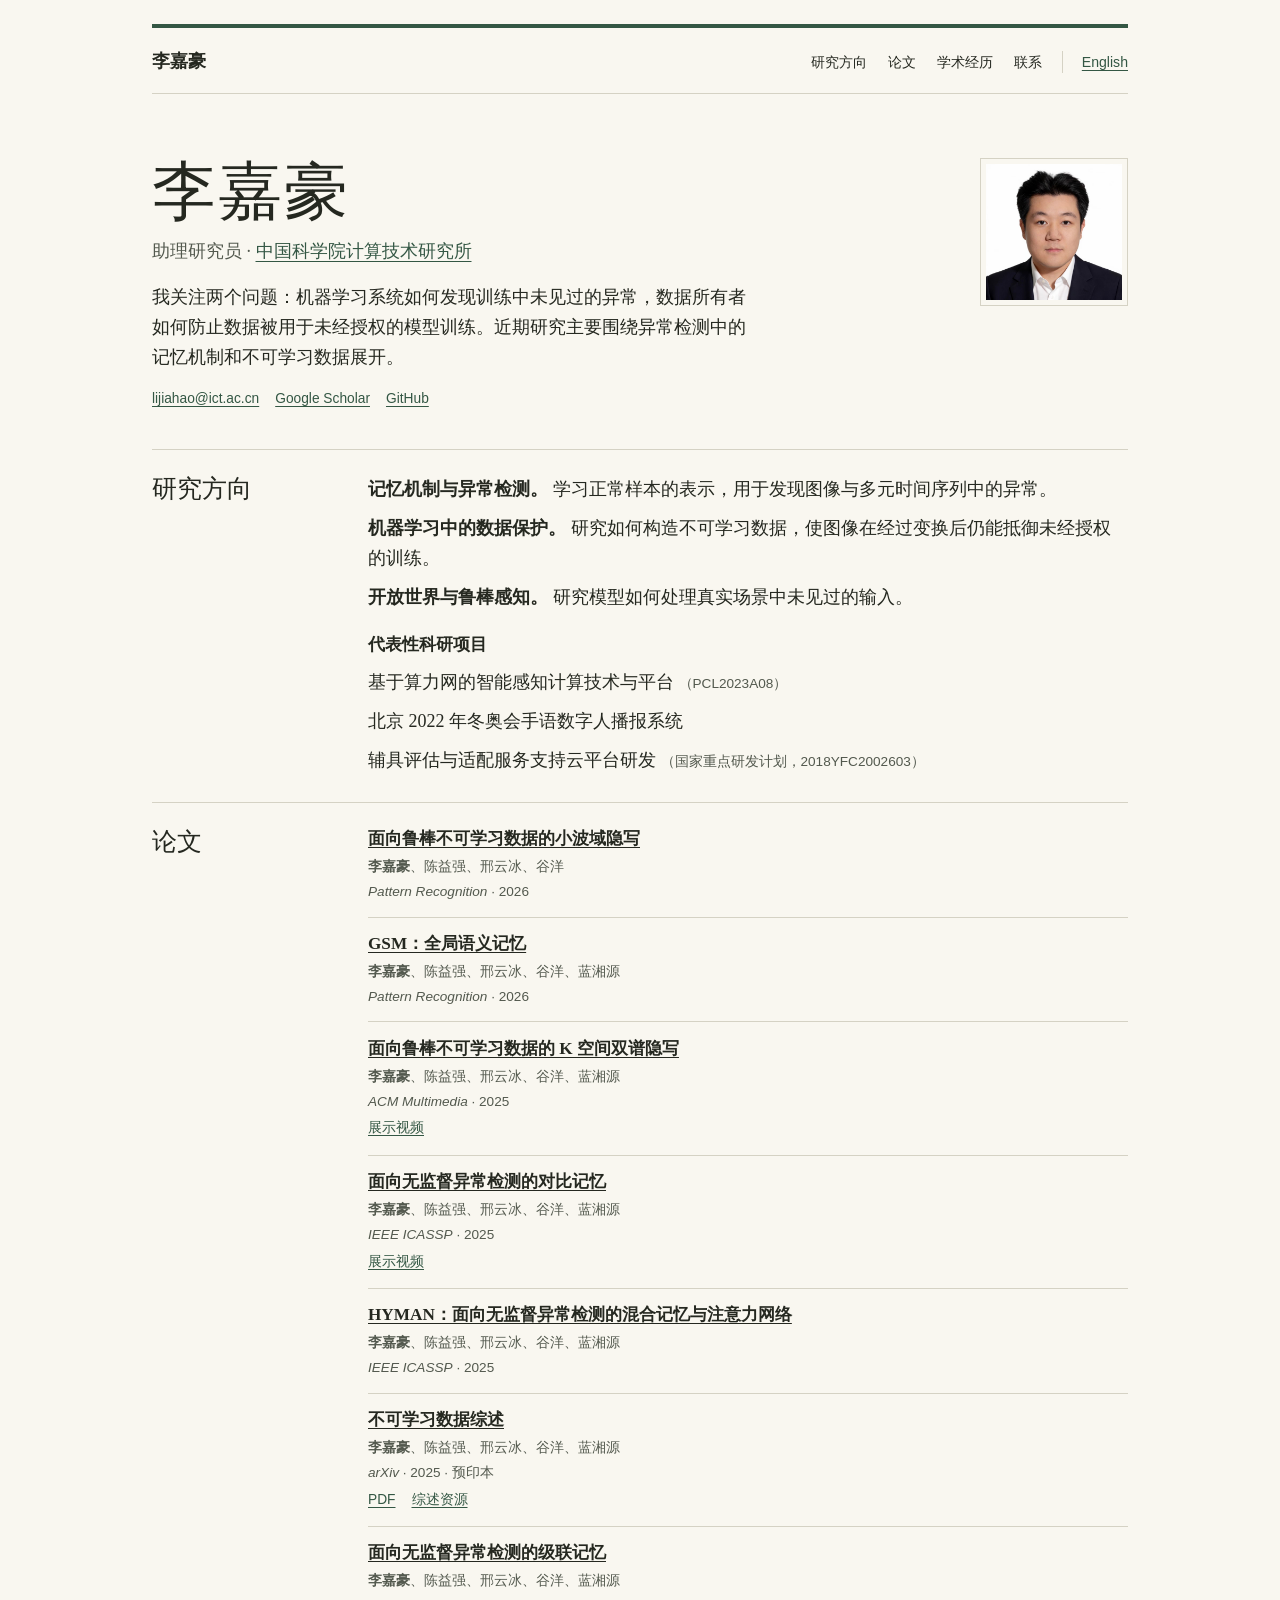
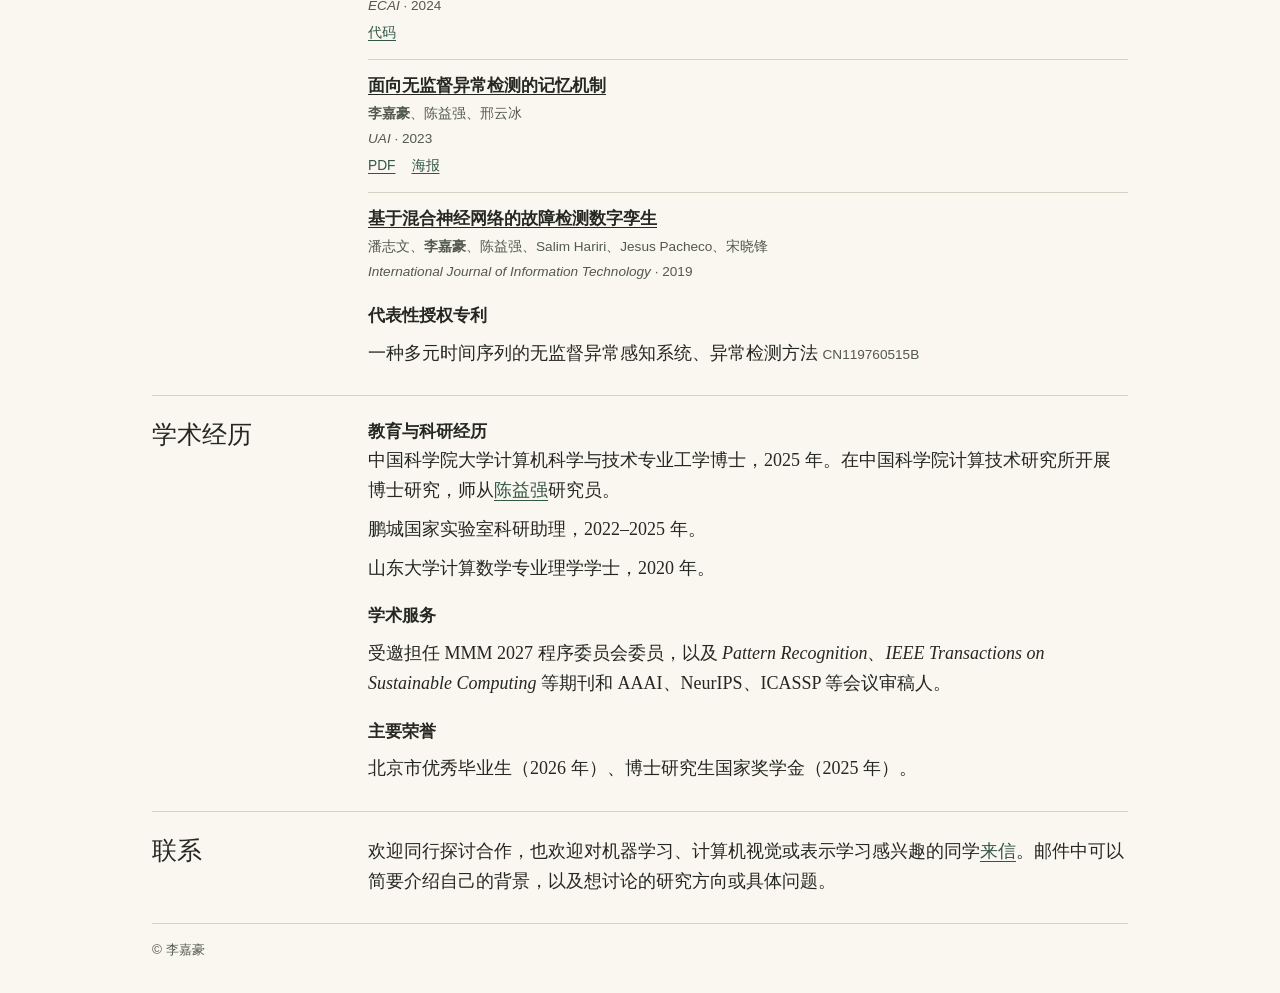
==== zh.html @ e393d496 "Build bilingual academic homepage" ====
<!doctype html>
<html lang="zh-CN">
<head>
  <meta charset="utf-8">
  <meta name="viewport" content="width=device-width, initial-scale=1">
  <meta name="description" content="李嘉豪，中国科学院计算技术研究所助理研究员。研究方向包括可信人工智能、异常检测与不可学习数据。">
  <title>李嘉豪｜学术主页</title>
  <link rel="canonical" href="https://lijiahao-alex.github.io/academic-homepage/zh.html">
  <link rel="alternate" hreflang="en" href="https://lijiahao-alex.github.io/academic-homepage/">
  <link rel="alternate" hreflang="zh-CN" href="https://lijiahao-alex.github.io/academic-homepage/zh.html">
  <link rel="stylesheet" href="style.css">
</head>
<body>
  <a class="skip" href="#main">跳至正文</a>
  <header class="frame masthead">
    <a class="brand" href="#main">李嘉豪</a>
    <nav aria-label="主导航">
      <a href="#research">研究方向</a>
      <a href="#publications">论文</a>
      <a href="#academic">学术经历</a>
      <a href="#contact">联系</a>
      <a class="language" href="index.html" lang="en" hreflang="en">English</a>
    </nav>
  </header>
  <main class="frame" id="main" tabindex="-1">
    <section class="hero" aria-labelledby="name">
      <div>
        <h1 id="name">李嘉豪</h1>
        <p class="appointment">助理研究员 · <a href="https://ict.cas.cn/">中国科学院计算技术研究所</a></p>
        <p class="intro">我关注两个问题：机器学习系统如何发现训练中未见过的异常，数据所有者如何防止数据被用于未经授权的模型训练。近期研究主要围绕异常检测中的记忆机制和不可学习数据展开。</p>
        <p class="profile-links">
          <a href="mailto:lijiahao@ict.ac.cn">lijiahao@ict.ac.cn</a>
          <a href="https://scholar.google.com/citations?hl=en&amp;user=aNFn6jkAAAAJ" lang="en">Google Scholar</a>
          <a href="https://github.com/LiJiahao-Alex" lang="en">GitHub</a>
        </p>
      </div>
      <img src="portrait.jpg" alt="李嘉豪的照片" width="1024" height="1024">
    </section>
    <section class="block" id="research" aria-labelledby="research-title">
      <h2 id="research-title">研究方向</h2>
      <div>
        <ul class="clean-list topics" role="list">
          <li><strong>记忆机制与异常检测。</strong> 学习正常样本的表示，用于发现图像与多元时间序列中的异常。</li>
          <li><strong>机器学习中的数据保护。</strong> 研究如何构造不可学习数据，使图像在经过变换后仍能抵御未经授权的训练。</li>
          <li><strong>开放世界与鲁棒感知。</strong> 研究模型如何处理真实场景中未见过的输入。</li>
        </ul>
        <div class="subsection">
          <h3>代表性科研项目</h3>
          <ul class="clean-list short-list" role="list">
          <li>基于算力网的智能感知计算技术与平台 <span class="meta">（PCL2023A08）</span></li>
          <li>北京 2022 年冬奥会手语数字人播报系统</li>
          <li>辅具评估与适配服务支持云平台研发 <span class="meta">（国家重点研发计划，2018YFC2002603）</span></li>
        </ul>
        </div>
      </div>
    </section>
    <section class="block" id="publications" aria-labelledby="publications-title">
      <h2 id="publications-title">论文</h2>
      <div>
        <ol class="clean-list paper-list" role="list">
          <li><article class="paper" id="wavelet-domain-steganography">
            <h3><a class="paper-title" href="https://doi.org/10.1016/j.patcog.2026.114422">面向鲁棒不可学习数据的小波域隐写</a></h3>
            <p class="meta"><strong>李嘉豪</strong>、陈益强、邢云冰、谷洋</p>
            <p class="meta"><i lang="en">Pattern Recognition</i> · 2026</p>
          </article></li>
          <li><article class="paper" id="global-semantic-memory">
            <h3><a class="paper-title" href="https://doi.org/10.1016/j.patcog.2025.111950">GSM：全局语义记忆</a></h3>
            <p class="meta"><strong>李嘉豪</strong>、陈益强、邢云冰、谷洋、蓝湘源</p>
            <p class="meta"><i lang="en">Pattern Recognition</i> · 2026</p>
          </article></li>
          <li><article class="paper" id="k-space-bispectrum-steganography">
            <h3><a class="paper-title" href="https://doi.org/10.1145/3746027.3755349">面向鲁棒不可学习数据的 K 空间双谱隐写</a></h3>
            <p class="meta"><strong>李嘉豪</strong>、陈益强、邢云冰、谷洋、蓝湘源</p>
            <p class="meta"><i lang="en">ACM Multimedia</i> · 2025</p>
            <p class="paper-links"><a href="https://www.bilibili.com/video/BV1HANgzfEhb/">展示视频</a></p>
          </article></li>
          <li><article class="paper" id="contrast-memory">
            <h3><a class="paper-title" href="https://doi.org/10.1109/ICASSP49660.2025.10888471">面向无监督异常检测的对比记忆</a></h3>
            <p class="meta"><strong>李嘉豪</strong>、陈益强、邢云冰、谷洋、蓝湘源</p>
            <p class="meta"><i lang="en">IEEE ICASSP</i> · 2025</p>
            <p class="paper-links"><a href="https://www.bilibili.com/video/BV1VnNgz7Egf/">展示视频</a></p>
          </article></li>
          <li><article class="paper" id="hyman">
            <h3><a class="paper-title" href="https://doi.org/10.1109/ICASSP49660.2025.10890028">HYMAN：面向无监督异常检测的混合记忆与注意力网络</a></h3>
            <p class="meta"><strong>李嘉豪</strong>、陈益强、邢云冰、谷洋、蓝湘源</p>
            <p class="meta"><i lang="en">IEEE ICASSP</i> · 2025</p>
          </article></li>
          <li><article class="paper" id="survey-unlearnable-data">
            <h3><a class="paper-title" href="https://arxiv.org/abs/2503.23536">不可学习数据综述</a></h3>
            <p class="meta"><strong>李嘉豪</strong>、陈益强、邢云冰、谷洋、蓝湘源</p>
            <p class="meta"><i lang="en">arXiv</i> · 2025 · 预印本</p>
            <p class="paper-links"><a href="https://arxiv.org/pdf/2503.23536">PDF</a> <a href="https://github.com/LiJiahao-Alex/Awesome-UnLearnable-Data">综述资源</a></p>
          </article></li>
          <li><article class="paper" id="cascade-memory">
            <h3><a class="paper-title" href="https://doi.org/10.3233/FAIA240822">面向无监督异常检测的级联记忆</a></h3>
            <p class="meta"><strong>李嘉豪</strong>、陈益强、邢云冰、谷洋、蓝湘源</p>
            <p class="meta"><i lang="en">ECAI</i> · 2024</p>
            <p class="paper-links"><a href="https://github.com/LiJiahao-Alex/Cascade-Memory">代码</a></p>
          </article></li>
          <li><article class="paper" id="memory-mechanism">
            <h3><a class="paper-title" href="https://proceedings.mlr.press/v216/li23a.html">面向无监督异常检测的记忆机制</a></h3>
            <p class="meta"><strong>李嘉豪</strong>、陈益强、邢云冰</p>
            <p class="meta"><i lang="en">UAI</i> · 2023</p>
            <p class="paper-links"><a href="https://proceedings.mlr.press/v216/li23a/li23a.pdf">PDF</a> <a href="https://www.auai.org/uai2023/posters/80.pdf">海报</a></p>
          </article></li>
          <li><article class="paper" id="digital-twin-fault-detection">
            <h3><a class="paper-title" href="https://intjit.org/journal/download/down.php?file=%2F25%2F2%2F252_4.pdf">基于混合神经网络的故障检测数字孪生</a></h3>
            <p class="meta">潘志文、<strong>李嘉豪</strong>、陈益强、Salim Hariri、Jesus Pacheco、宋晓锋</p>
            <p class="meta"><i lang="en">International Journal of Information Technology</i> · 2019</p>
          </article></li>
        </ol>
        <div class="subsection">
          <h3>代表性授权专利</h3>
          <p>一种多元时间序列的无监督异常感知系统、异常检测方法 <span class="meta">CN119760515B</span></p>
        </div>
      </div>
    </section>
    <section class="block" id="academic" aria-labelledby="academic-title">
      <h2 id="academic-title">学术经历</h2>
      <div>
        <h3>教育与科研经历</h3>
        <ul class="clean-list short-list" role="list">
          <li>中国科学院大学计算机科学与技术专业工学博士，2025 年。在中国科学院计算技术研究所开展博士研究，师从<a href="https://www.ict.cas.cn/sourcedb/cn/jssrck/200909/t20090917_2496596.html">陈益强</a>研究员。</li>
          <li>鹏城国家实验室科研助理，2022–2025 年。</li>
          <li>山东大学计算数学专业理学学士，2020 年。</li>
        </ul>
        <div class="subsection">
          <h3>学术服务</h3>
          <p>受邀担任 MMM 2027 程序委员会委员，以及 <i lang="en">Pattern Recognition</i>、<i lang="en">IEEE Transactions on Sustainable Computing</i> 等期刊和 AAAI、NeurIPS、ICASSP 等会议审稿人。</p>
        </div>
        <div class="subsection">
          <h3>主要荣誉</h3>
          <p>北京市优秀毕业生（2026 年）、博士研究生国家奖学金（2025 年）。</p>
        </div>
      </div>
    </section>
    <section class="block" id="contact" aria-labelledby="contact-title">
      <h2 id="contact-title">联系</h2>
      <p>欢迎同行探讨合作，也欢迎对机器学习、计算机视觉或表示学习感兴趣的同学<a href="mailto:lijiahao@ict.ac.cn">来信</a>。邮件中可以简要介绍自己的背景，以及想讨论的研究方向或具体问题。</p>
    </section>
  </main>
  <footer class="frame">© 李嘉豪</footer>
</body>
</html>
---- style.css ----
:root {
  color-scheme: light;
  --paper: #f9f7f0;
  --ink: #252820;
  --muted: #53594e;
  --line: #d5d2c4;
  --accent: #345744;
  --serif: Georgia, "Times New Roman", "Noto Serif CJK SC", "Songti SC", SimSun, serif;
  --sans: "Segoe UI", "PingFang SC", "Microsoft YaHei", sans-serif;
}

* { box-sizing: border-box; }
body {
  margin: 0;
  background: var(--paper);
  color: var(--ink);
  font: 1.125rem/1.67 var(--serif);
  overflow-wrap: anywhere;
}

:lang(zh-CN) {
  --serif: "Noto Serif CJK SC", "Songti SC", SimSun, Georgia, serif;
}

a {
  color: var(--accent);
  text-decoration-thickness: 1px;
  text-underline-offset: .2em;
}
:focus-visible { outline: 2px solid var(--accent); outline-offset: 4px; }
.skip {
  position: absolute;
  inset: .5rem auto auto .5rem;
  padding: .35rem .7rem;
  background: var(--paper);
}
.skip:not(:focus) { clip-path: inset(50%); }

.frame { width: min(100% - 3rem, 61rem); margin-inline: auto; }
.masthead {
  display: flex;
  align-items: baseline;
  justify-content: space-between;
  gap: 1rem 2rem;
  padding-block: 1.1rem;
  border-block-start: 4px solid var(--accent);
  border-block-end: 1px solid var(--line);
  margin-block-start: 1.5rem;
}
.brand { color: var(--ink); font-weight: 700; text-decoration: none; }
nav {
  display: flex;
  flex-wrap: wrap;
  column-gap: 1.3rem;
  row-gap: .4rem;
  font: .88rem/1.6 var(--sans);
}
nav a { color: var(--ink); text-decoration: none; }
nav .language {
  border-inline-start: 1px solid var(--line);
  padding-inline-start: 1.15rem;
  color: var(--accent);
  text-decoration: underline;
}
.hero {
  display: grid;
  grid-template-columns: minmax(0, 1fr) 9.25rem;
  align-items: start;
  gap: clamp(2rem, 6vw, 4.5rem);
  padding-block: clamp(2rem, 6vw, 4rem) 2.4rem;
}
.hero img {
  display: block;
  width: 100%;
  height: auto;
  border: 1px solid var(--line);
  padding: .3rem;
}
h1, h2, h3, p { margin: 0; }
h1 {
  font-size: clamp(2.45rem, 6vw, 4rem);
  letter-spacing: -.035em;
  line-height: 1.05;
  font-weight: 500;
}
:lang(zh-CN) h1 { letter-spacing: .03em; }
.appointment { margin-block-start: .65rem; color: var(--muted); }
.intro { margin-block-start: 1rem; max-width: 38rem; }
.profile-links, .paper-links {
  display: flex;
  flex-wrap: wrap;
  gap: .15rem 1rem;
  font: .86rem/1.65 var(--sans);
}
.profile-links { margin-block-start: 1rem; }
.block {
  display: grid;
  grid-template-columns: 11rem minmax(0, 1fr);
  gap: .9rem 2.5rem;
  padding-block: 1.5rem 1.7rem;
  border-block-start: 1px solid var(--line);
}
h2 { font-size: 1.55rem; font-weight: 500; line-height: 1.25; }
h3 { font-size: 1.075rem; line-height: 1.45; }
.clean-list { list-style: none; padding: 0; margin: 0; }
.topics li + li, .short-list li + li { margin-block-start: .55rem; }
.paper-list li + li { border-block-start: 1px solid var(--line); }
.paper { padding-block: .9rem; }
.paper-list li:first-child .paper { padding-block-start: 0; }
.paper-list li:last-child .paper { padding-block-end: 0; }
.paper-title { color: var(--ink); }
.meta { color: var(--muted); font: .85rem/1.55 var(--sans); }
.paper .meta { margin-block-start: .25rem; }
.paper-links { margin-block-start: .35rem; }
.subsection { margin-block-start: 1.35rem; }
.subsection h3 { margin-block-end: .55rem; }
footer {
  padding-block: 1rem 2rem;
  border-block-start: 1px solid var(--line);
  color: var(--muted);
  font: .84rem/1.55 var(--sans);
}

@media (max-width: 48rem) {
  .masthead { flex-wrap: wrap; }
  .block { grid-template-columns: 1fr; }
}
@media (max-width: 32rem) {
  .frame { width: calc(100% - 2rem); }
  .masthead { margin-block-start: .75rem; }
  .hero { grid-template-columns: 1fr; gap: 1.3rem; }
  .hero img { width: 7rem; }
  nav { column-gap: .8rem; }
  nav .language { padding-inline-start: .75rem; }
}
@media print {
  .masthead, .skip, footer { display: none; }
  body { background: white; }
  .frame { width: 100%; }
  .hero { padding-block-start: 0; }
  .paper, .topics li, .short-list li { break-inside: avoid; }
}
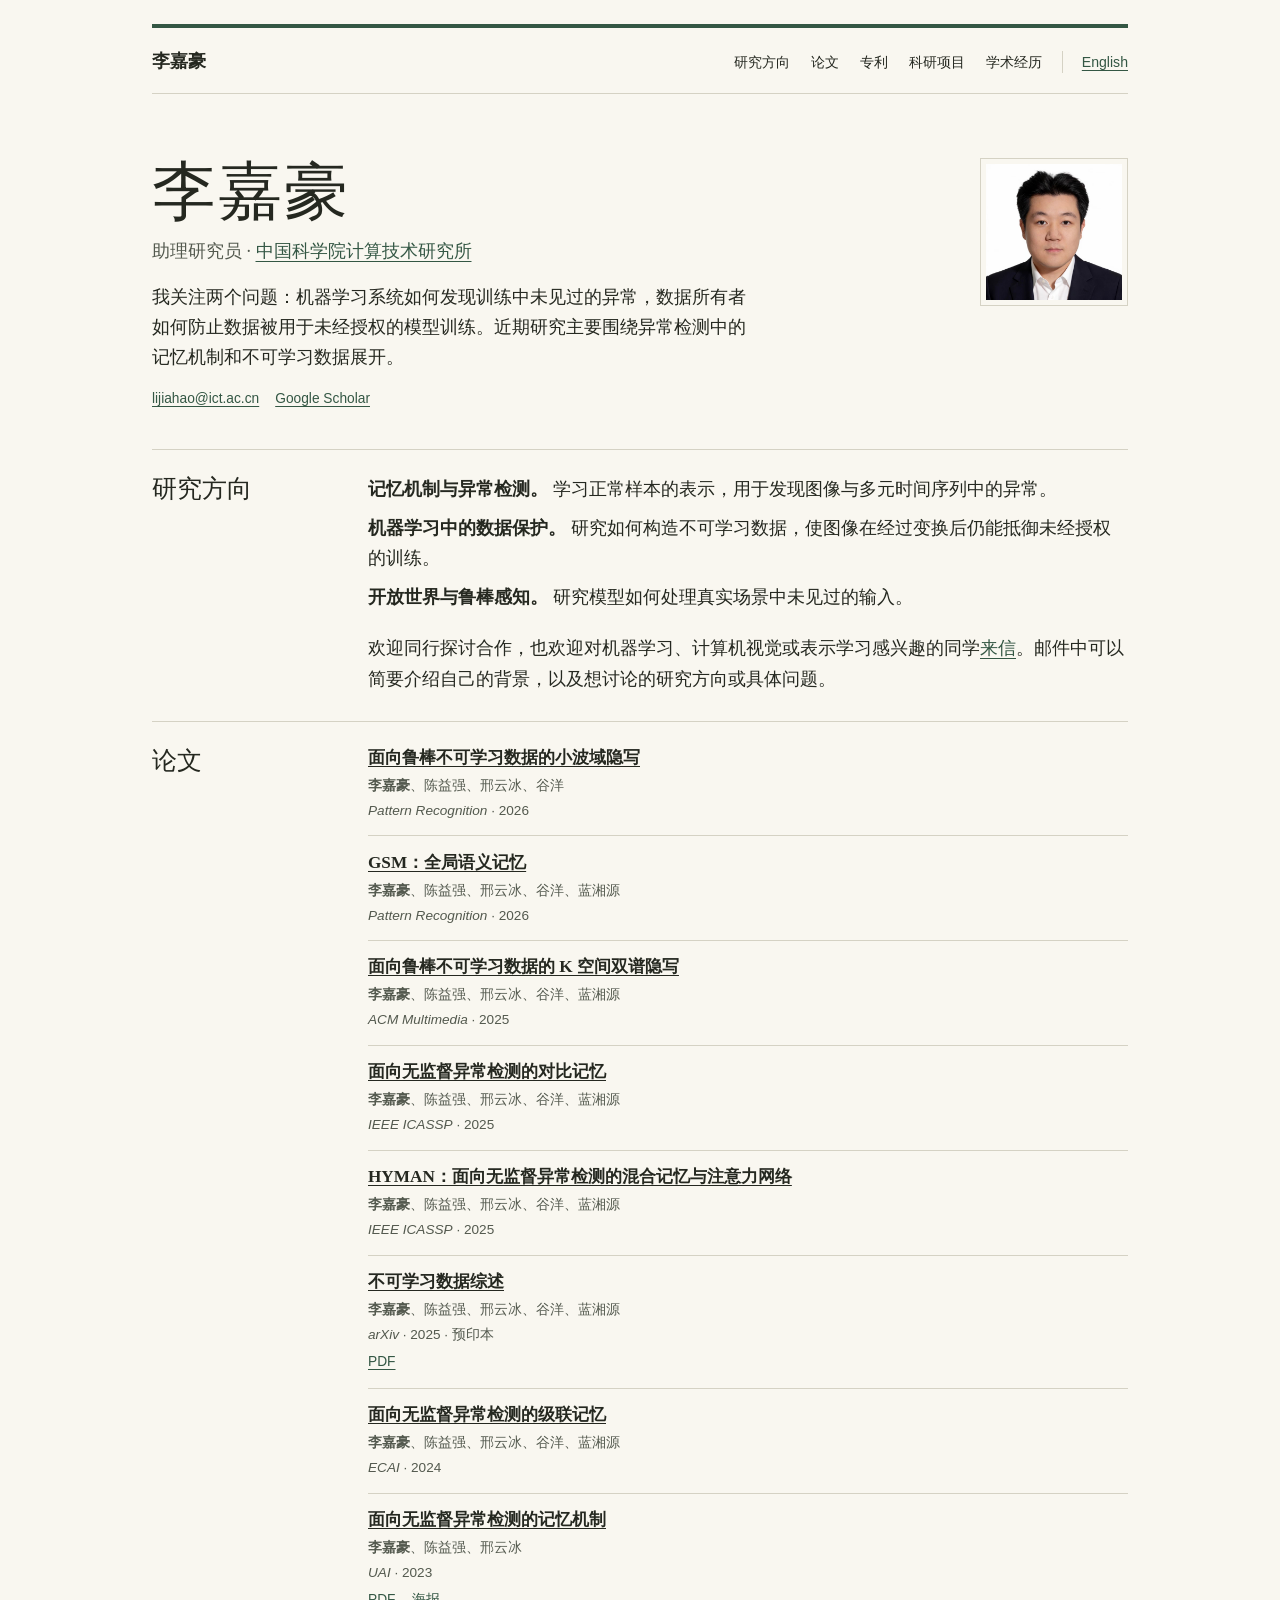
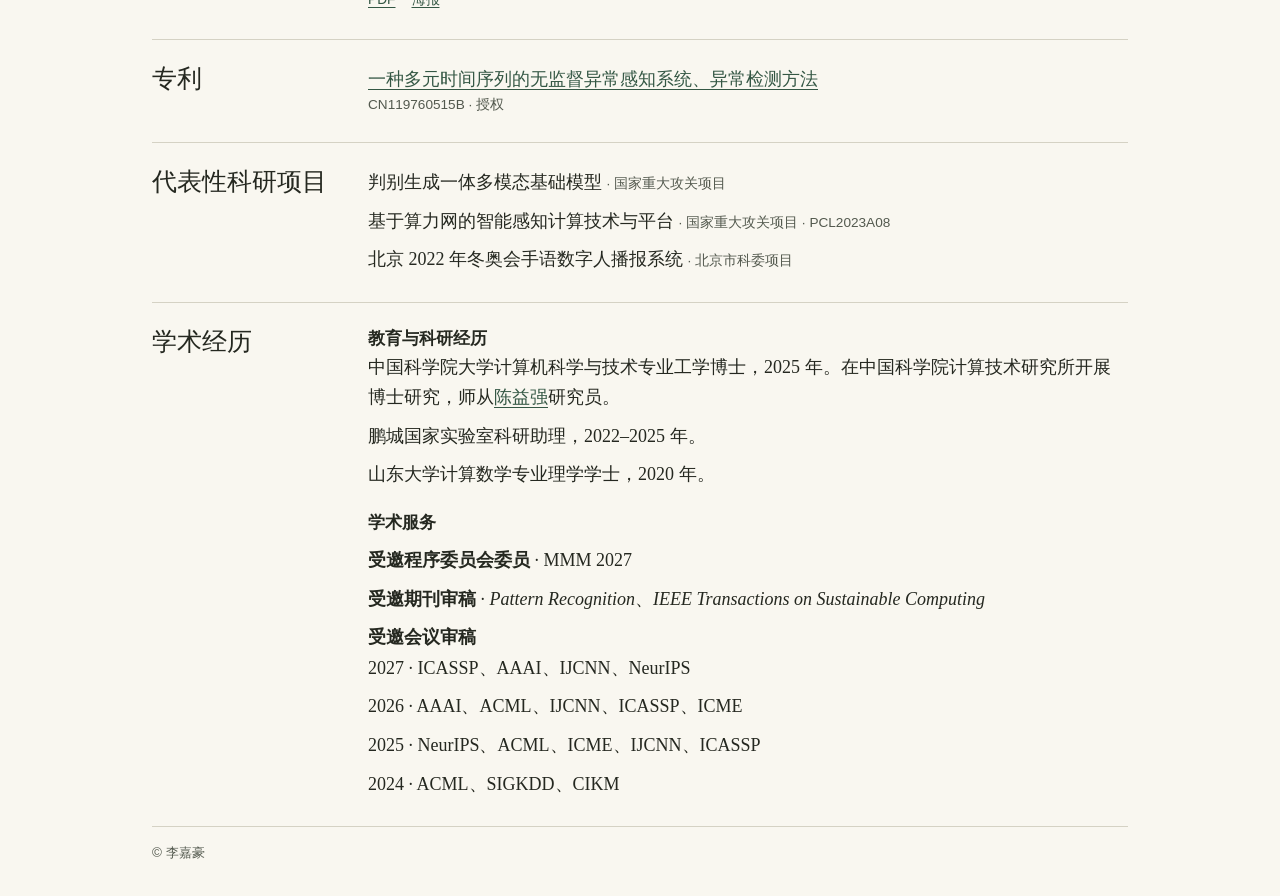
==== commit 1606de1f: "Refine academic homepage sections and service records" ====
--- a/zh.html
+++ b/zh.html
@@ -17,8 +17,9 @@
     <nav aria-label="主导航">
       <a href="#research">研究方向</a>
       <a href="#publications">论文</a>
+      <a href="#patents">专利</a>
+      <a href="#projects">科研项目</a>
       <a href="#academic">学术经历</a>
-      <a href="#contact">联系</a>
       <a class="language" href="index.html" lang="en" hreflang="en">English</a>
     </nav>
   </header>
@@ -31,7 +32,6 @@
         <p class="profile-links">
           <a href="mailto:lijiahao@ict.ac.cn">lijiahao@ict.ac.cn</a>
           <a href="https://scholar.google.com/citations?hl=en&amp;user=aNFn6jkAAAAJ" lang="en">Google Scholar</a>
-          <a href="https://github.com/LiJiahao-Alex" lang="en">GitHub</a>
         </p>
       </div>
       <img src="portrait.jpg" alt="李嘉豪的照片" width="1024" height="1024">
@@ -44,14 +44,7 @@
           <li><strong>机器学习中的数据保护。</strong> 研究如何构造不可学习数据，使图像在经过变换后仍能抵御未经授权的训练。</li>
           <li><strong>开放世界与鲁棒感知。</strong> 研究模型如何处理真实场景中未见过的输入。</li>
         </ul>
-        <div class="subsection">
-          <h3>代表性科研项目</h3>
-          <ul class="clean-list short-list" role="list">
-          <li>基于算力网的智能感知计算技术与平台 <span class="meta">（PCL2023A08）</span></li>
-          <li>北京 2022 年冬奥会手语数字人播报系统</li>
-          <li>辅具评估与适配服务支持云平台研发 <span class="meta">（国家重点研发计划，2018YFC2002603）</span></li>
-        </ul>
-        </div>
+        <p class="subsection" id="contact">欢迎同行探讨合作，也欢迎对机器学习、计算机视觉或表示学习感兴趣的同学<a href="mailto:lijiahao@ict.ac.cn">来信</a>。邮件中可以简要介绍自己的背景，以及想讨论的研究方向或具体问题。</p>
       </div>
     </section>
     <section class="block" id="publications" aria-labelledby="publications-title">
@@ -72,13 +65,11 @@
             <h3><a class="paper-title" href="https://doi.org/10.1145/3746027.3755349">面向鲁棒不可学习数据的 K 空间双谱隐写</a></h3>
             <p class="meta"><strong>李嘉豪</strong>、陈益强、邢云冰、谷洋、蓝湘源</p>
             <p class="meta"><i lang="en">ACM Multimedia</i> · 2025</p>
-            <p class="paper-links"><a href="https://www.bilibili.com/video/BV1HANgzfEhb/">展示视频</a></p>
           </article></li>
           <li><article class="paper" id="contrast-memory">
             <h3><a class="paper-title" href="https://doi.org/10.1109/ICASSP49660.2025.10888471">面向无监督异常检测的对比记忆</a></h3>
             <p class="meta"><strong>李嘉豪</strong>、陈益强、邢云冰、谷洋、蓝湘源</p>
             <p class="meta"><i lang="en">IEEE ICASSP</i> · 2025</p>
-            <p class="paper-links"><a href="https://www.bilibili.com/video/BV1VnNgz7Egf/">展示视频</a></p>
           </article></li>
           <li><article class="paper" id="hyman">
             <h3><a class="paper-title" href="https://doi.org/10.1109/ICASSP49660.2025.10890028">HYMAN：面向无监督异常检测的混合记忆与注意力网络</a></h3>
@@ -89,13 +80,12 @@
             <h3><a class="paper-title" href="https://arxiv.org/abs/2503.23536">不可学习数据综述</a></h3>
             <p class="meta"><strong>李嘉豪</strong>、陈益强、邢云冰、谷洋、蓝湘源</p>
             <p class="meta"><i lang="en">arXiv</i> · 2025 · 预印本</p>
-            <p class="paper-links"><a href="https://arxiv.org/pdf/2503.23536">PDF</a> <a href="https://github.com/LiJiahao-Alex/Awesome-UnLearnable-Data">综述资源</a></p>
+            <p class="paper-links"><a href="https://arxiv.org/pdf/2503.23536">PDF</a></p>
           </article></li>
           <li><article class="paper" id="cascade-memory">
             <h3><a class="paper-title" href="https://doi.org/10.3233/FAIA240822">面向无监督异常检测的级联记忆</a></h3>
             <p class="meta"><strong>李嘉豪</strong>、陈益强、邢云冰、谷洋、蓝湘源</p>
             <p class="meta"><i lang="en">ECAI</i> · 2024</p>
-            <p class="paper-links"><a href="https://github.com/LiJiahao-Alex/Cascade-Memory">代码</a></p>
           </article></li>
           <li><article class="paper" id="memory-mechanism">
             <h3><a class="paper-title" href="https://proceedings.mlr.press/v216/li23a.html">面向无监督异常检测的记忆机制</a></h3>
@@ -103,17 +93,23 @@
             <p class="meta"><i lang="en">UAI</i> · 2023</p>
             <p class="paper-links"><a href="https://proceedings.mlr.press/v216/li23a/li23a.pdf">PDF</a> <a href="https://www.auai.org/uai2023/posters/80.pdf">海报</a></p>
           </article></li>
-          <li><article class="paper" id="digital-twin-fault-detection">
-            <h3><a class="paper-title" href="https://intjit.org/journal/download/down.php?file=%2F25%2F2%2F252_4.pdf">基于混合神经网络的故障检测数字孪生</a></h3>
-            <p class="meta">潘志文、<strong>李嘉豪</strong>、陈益强、Salim Hariri、Jesus Pacheco、宋晓锋</p>
-            <p class="meta"><i lang="en">International Journal of Information Technology</i> · 2019</p>
-          </article></li>
         </ol>
-        <div class="subsection">
-          <h3>代表性授权专利</h3>
-          <p>一种多元时间序列的无监督异常感知系统、异常检测方法 <span class="meta">CN119760515B</span></p>
-        </div>
       </div>
+    </section>
+    <section class="block" id="patents" aria-labelledby="patents-title">
+      <h2 id="patents-title">专利</h2>
+      <div>
+        <p><a href="https://patents.google.com/patent/CN119760515B/zh">一种多元时间序列的无监督异常感知系统、异常检测方法</a></p>
+        <p class="meta">CN119760515B · 授权</p>
+      </div>
+    </section>
+    <section class="block" id="projects" aria-labelledby="projects-title">
+      <h2 id="projects-title">代表性科研项目</h2>
+      <ul class="clean-list short-list" role="list">
+        <li>判别生成一体多模态基础模型 <span class="meta">· 国家重大攻关项目</span></li>
+        <li>基于算力网的智能感知计算技术与平台 <span class="meta">· 国家重大攻关项目 · PCL2023A08</span></li>
+        <li>北京 2022 年冬奥会手语数字人播报系统 <span class="meta">· 北京市科委项目</span></li>
+      </ul>
     </section>
     <section class="block" id="academic" aria-labelledby="academic-title">
       <h2 id="academic-title">学术经历</h2>
@@ -126,17 +122,20 @@
         </ul>
         <div class="subsection">
           <h3>学术服务</h3>
-          <p>受邀担任 MMM 2027 程序委员会委员，以及 <i lang="en">Pattern Recognition</i>、<i lang="en">IEEE Transactions on Sustainable Computing</i> 等期刊和 AAAI、NeurIPS、ICASSP 等会议审稿人。</p>
-        </div>
-        <div class="subsection">
-          <h3>主要荣誉</h3>
-          <p>北京市优秀毕业生（2026 年）、博士研究生国家奖学金（2025 年）。</p>
+          <ul class="clean-list short-list" role="list">
+            <li><strong>受邀程序委员会委员</strong> · MMM 2027</li>
+            <li><strong>受邀期刊审稿</strong> · <i lang="en">Pattern Recognition</i>、<i lang="en">IEEE Transactions on Sustainable Computing</i></li>
+            <li><strong>受邀会议审稿</strong>
+              <ul class="clean-list" role="list">
+                <li><time datetime="2027">2027</time> · ICASSP、AAAI、IJCNN、NeurIPS</li>
+                <li><time datetime="2026">2026</time> · AAAI、ACML、IJCNN、ICASSP、ICME</li>
+                <li><time datetime="2025">2025</time> · NeurIPS、ACML、ICME、IJCNN、ICASSP</li>
+                <li><time datetime="2024">2024</time> · ACML、SIGKDD、CIKM</li>
+              </ul>
+            </li>
+          </ul>
         </div>
       </div>
-    </section>
-    <section class="block" id="contact" aria-labelledby="contact-title">
-      <h2 id="contact-title">联系</h2>
-      <p>欢迎同行探讨合作，也欢迎对机器学习、计算机视觉或表示学习感兴趣的同学<a href="mailto:lijiahao@ict.ac.cn">来信</a>。邮件中可以简要介绍自己的背景，以及想讨论的研究方向或具体问题。</p>
     </section>
   </main>
   <footer class="frame">© 李嘉豪</footer>
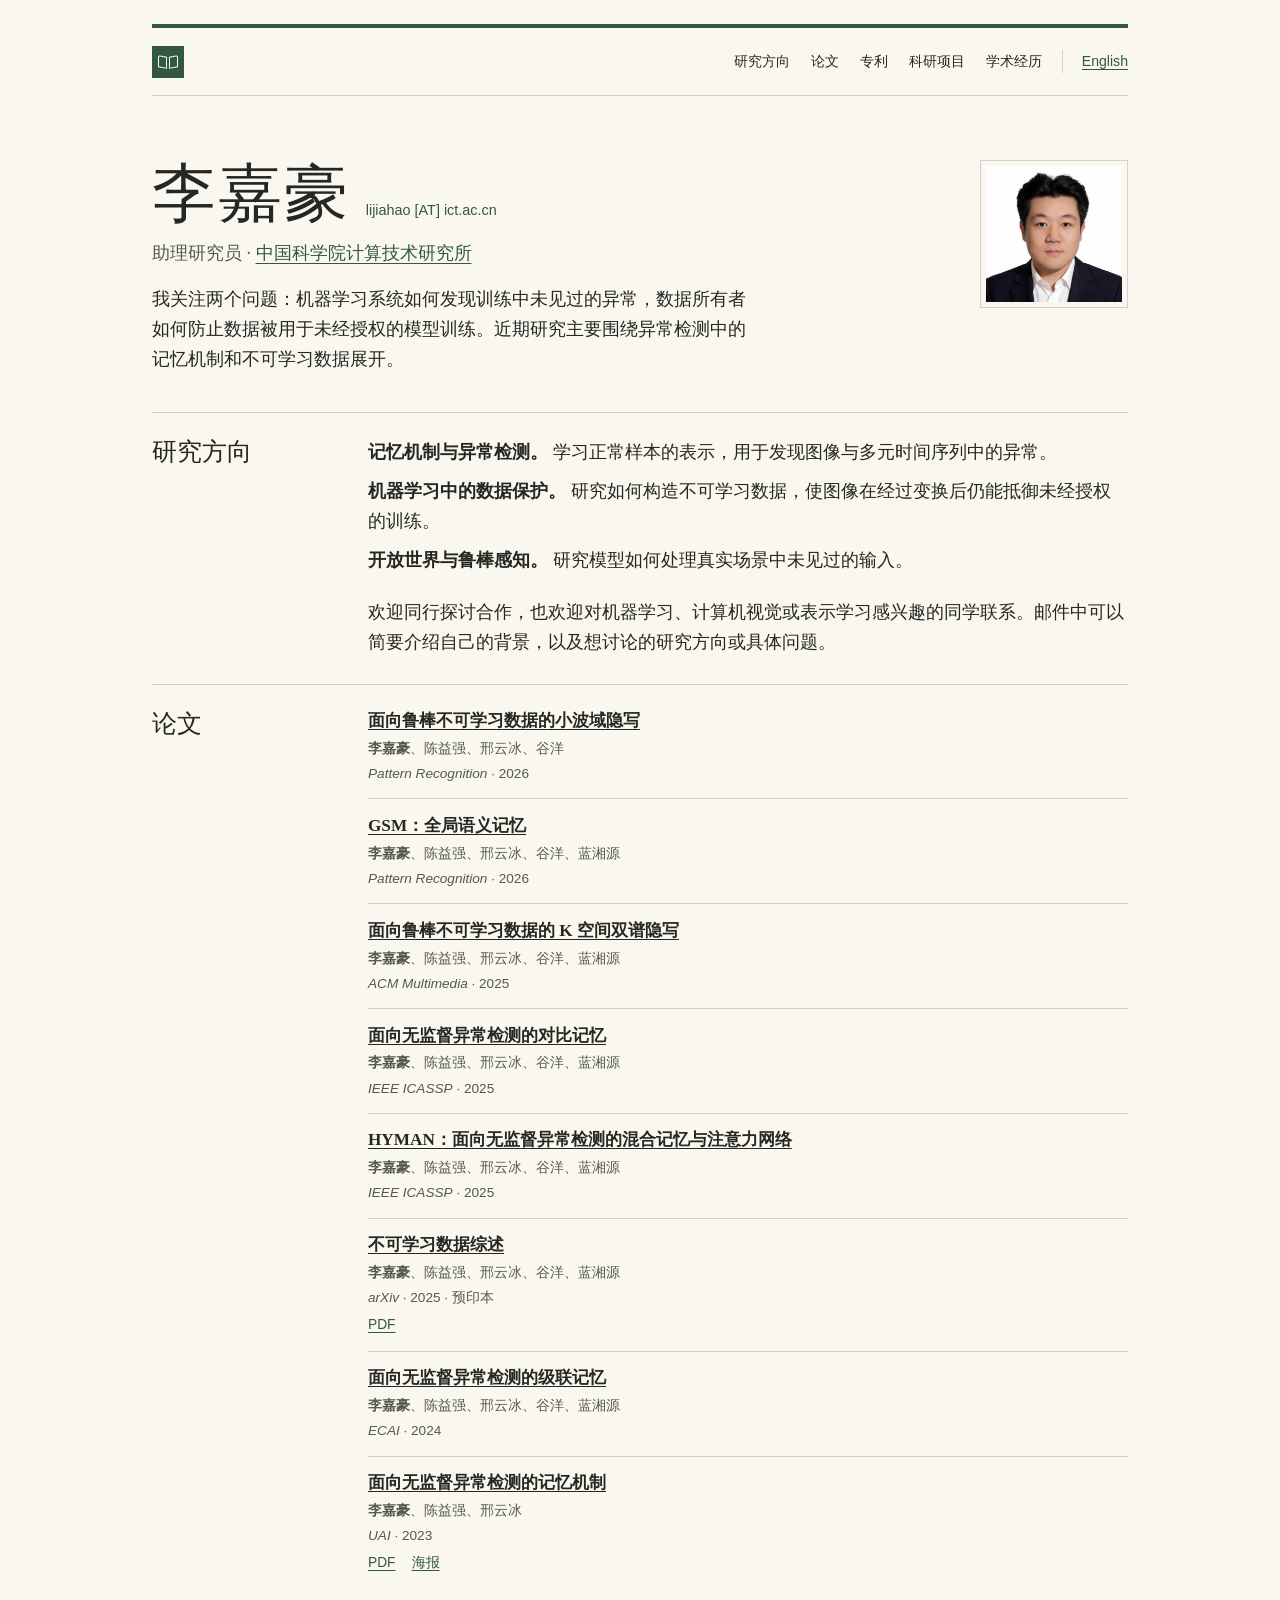
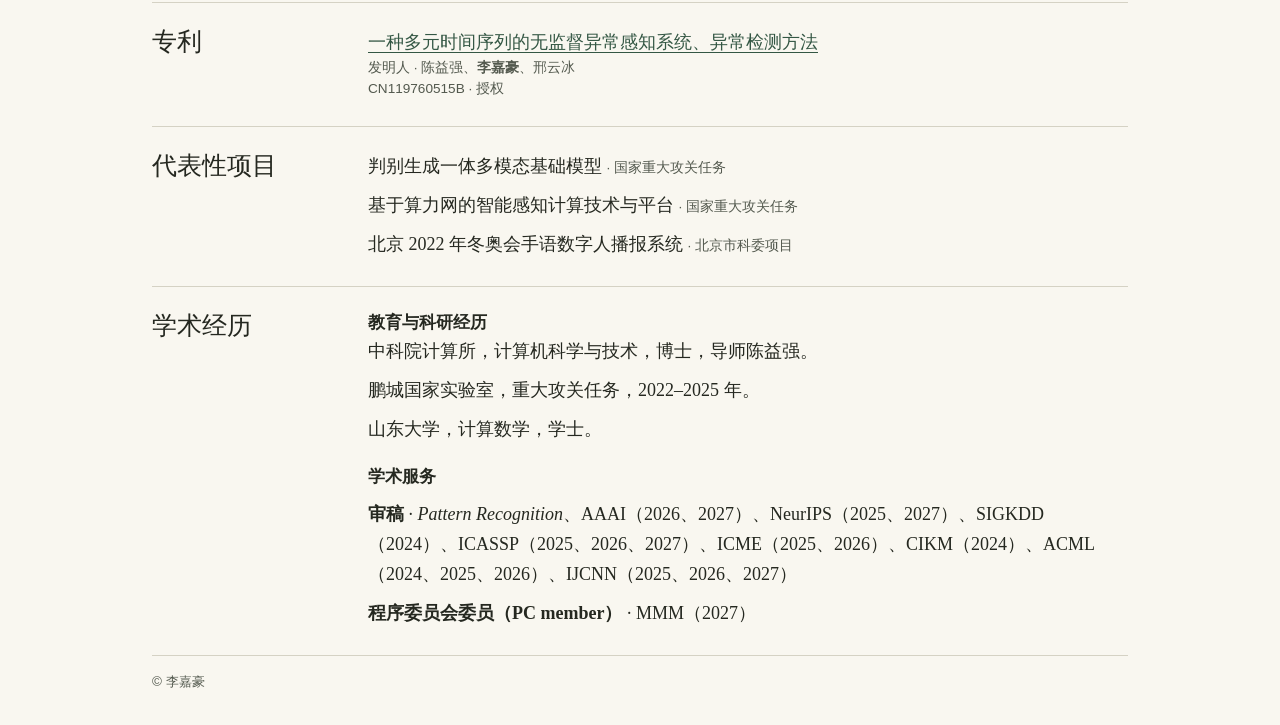
==== commit 8f136fc1: "Update homepage contact, biography, and academic service" ====
--- a/zh.html
+++ b/zh.html
@@ -13,7 +13,7 @@
 <body>
   <a class="skip" href="#main">跳至正文</a>
   <header class="frame masthead">
-    <a class="brand" href="#main">李嘉豪</a>
+    <a class="brand" href="#main" aria-label="学术主页"><span class="brand-mark" aria-hidden="true"></span></a>
     <nav aria-label="主导航">
       <a href="#research">研究方向</a>
       <a href="#publications">论文</a>
@@ -26,13 +26,12 @@
   <main class="frame" id="main" tabindex="-1">
     <section class="hero" aria-labelledby="name">
       <div>
-        <h1 id="name">李嘉豪</h1>
+        <div class="name-line">
+          <h1 id="name">李嘉豪</h1>
+          <p class="email" lang="en">lijiahao [AT] ict.ac.cn</p>
+        </div>
         <p class="appointment">助理研究员 · <a href="https://ict.cas.cn/">中国科学院计算技术研究所</a></p>
         <p class="intro">我关注两个问题：机器学习系统如何发现训练中未见过的异常，数据所有者如何防止数据被用于未经授权的模型训练。近期研究主要围绕异常检测中的记忆机制和不可学习数据展开。</p>
-        <p class="profile-links">
-          <a href="mailto:lijiahao@ict.ac.cn">lijiahao@ict.ac.cn</a>
-          <a href="https://scholar.google.com/citations?hl=en&amp;user=aNFn6jkAAAAJ" lang="en">Google Scholar</a>
-        </p>
       </div>
       <img src="portrait.jpg" alt="李嘉豪的照片" width="1024" height="1024">
     </section>
@@ -44,7 +43,7 @@
           <li><strong>机器学习中的数据保护。</strong> 研究如何构造不可学习数据，使图像在经过变换后仍能抵御未经授权的训练。</li>
           <li><strong>开放世界与鲁棒感知。</strong> 研究模型如何处理真实场景中未见过的输入。</li>
         </ul>
-        <p class="subsection" id="contact">欢迎同行探讨合作，也欢迎对机器学习、计算机视觉或表示学习感兴趣的同学<a href="mailto:lijiahao@ict.ac.cn">来信</a>。邮件中可以简要介绍自己的背景，以及想讨论的研究方向或具体问题。</p>
+        <p class="subsection" id="contact">欢迎同行探讨合作，也欢迎对机器学习、计算机视觉或表示学习感兴趣的同学联系。邮件中可以简要介绍自己的背景，以及想讨论的研究方向或具体问题。</p>
       </div>
     </section>
     <section class="block" id="publications" aria-labelledby="publications-title">
@@ -100,14 +99,15 @@
       <h2 id="patents-title">专利</h2>
       <div>
         <p><a href="https://patents.google.com/patent/CN119760515B/zh">一种多元时间序列的无监督异常感知系统、异常检测方法</a></p>
+        <p class="meta">发明人 · 陈益强、<strong>李嘉豪</strong>、邢云冰</p>
         <p class="meta">CN119760515B · 授权</p>
       </div>
     </section>
     <section class="block" id="projects" aria-labelledby="projects-title">
-      <h2 id="projects-title">代表性科研项目</h2>
+      <h2 id="projects-title">代表性项目</h2>
       <ul class="clean-list short-list" role="list">
-        <li>判别生成一体多模态基础模型 <span class="meta">· 国家重大攻关项目</span></li>
-        <li>基于算力网的智能感知计算技术与平台 <span class="meta">· 国家重大攻关项目 · PCL2023A08</span></li>
+        <li>判别生成一体多模态基础模型 <span class="meta">· 国家重大攻关任务</span></li>
+        <li>基于算力网的智能感知计算技术与平台 <span class="meta">· 国家重大攻关任务</span></li>
         <li>北京 2022 年冬奥会手语数字人播报系统 <span class="meta">· 北京市科委项目</span></li>
       </ul>
     </section>
@@ -116,23 +116,15 @@
       <div>
         <h3>教育与科研经历</h3>
         <ul class="clean-list short-list" role="list">
-          <li>中国科学院大学计算机科学与技术专业工学博士，2025 年。在中国科学院计算技术研究所开展博士研究，师从<a href="https://www.ict.cas.cn/sourcedb/cn/jssrck/200909/t20090917_2496596.html">陈益强</a>研究员。</li>
-          <li>鹏城国家实验室科研助理，2022–2025 年。</li>
-          <li>山东大学计算数学专业理学学士，2020 年。</li>
+          <li>中科院计算所，计算机科学与技术，博士，导师陈益强。</li>
+          <li>鹏城国家实验室，重大攻关任务，2022–2025 年。</li>
+          <li>山东大学，计算数学，学士。</li>
         </ul>
         <div class="subsection">
           <h3>学术服务</h3>
           <ul class="clean-list short-list" role="list">
-            <li><strong>受邀程序委员会委员</strong> · MMM 2027</li>
-            <li><strong>受邀期刊审稿</strong> · <i lang="en">Pattern Recognition</i>、<i lang="en">IEEE Transactions on Sustainable Computing</i></li>
-            <li><strong>受邀会议审稿</strong>
-              <ul class="clean-list" role="list">
-                <li><time datetime="2027">2027</time> · ICASSP、AAAI、IJCNN、NeurIPS</li>
-                <li><time datetime="2026">2026</time> · AAAI、ACML、IJCNN、ICASSP、ICME</li>
-                <li><time datetime="2025">2025</time> · NeurIPS、ACML、ICME、IJCNN、ICASSP</li>
-                <li><time datetime="2024">2024</time> · ACML、SIGKDD、CIKM</li>
-              </ul>
-            </li>
+            <li><strong>审稿</strong> · <i lang="en">Pattern Recognition</i>、AAAI（2026、2027）、NeurIPS（2025、2027）、SIGKDD（2024）、ICASSP（2025、2026、2027）、ICME（2025、2026）、CIKM（2024）、ACML（2024、2025、2026）、IJCNN（2025、2026、2027）</li>
+            <li><strong>程序委员会委员（PC member）</strong> · MMM（2027）</li>
           </ul>
         </div>
       </div>
--- a/style.css
+++ b/style.css
@@ -39,7 +39,7 @@
 .frame { width: min(100% - 3rem, 61rem); margin-inline: auto; }
 .masthead {
   display: flex;
-  align-items: baseline;
+  align-items: center;
   justify-content: space-between;
   gap: 1rem 2rem;
   padding-block: 1.1rem;
@@ -47,7 +47,25 @@
   border-block-end: 1px solid var(--line);
   margin-block-start: 1.5rem;
 }
-.brand { color: var(--ink); font-weight: 700; text-decoration: none; }
+.brand {
+  display: grid;
+  place-items: center;
+  flex: none;
+  width: 2rem;
+  height: 2rem;
+  background: var(--accent);
+  color: var(--paper);
+}
+.brand-mark { display: flex; gap: 2px; }
+.brand-mark::before,
+.brand-mark::after {
+  content: "";
+  width: .46rem;
+  height: .6rem;
+  border: 1px solid currentColor;
+}
+.brand-mark::before { border-radius: 2px 0 0 0; transform: skewY(10deg); }
+.brand-mark::after { border-radius: 0 2px 0 0; transform: skewY(-10deg); }
 nav {
   display: flex;
   flex-wrap: wrap;
@@ -86,13 +104,19 @@
 :lang(zh-CN) h1 { letter-spacing: .03em; }
 .appointment { margin-block-start: .65rem; color: var(--muted); }
 .intro { margin-block-start: 1rem; max-width: 38rem; }
-.profile-links, .paper-links {
+.name-line {
+  display: flex;
+  flex-wrap: wrap;
+  align-items: baseline;
+  gap: .4rem 1rem;
+}
+.email { color: var(--accent); font: .9rem/1.55 var(--sans); }
+.paper-links {
   display: flex;
   flex-wrap: wrap;
   gap: .15rem 1rem;
   font: .86rem/1.65 var(--sans);
 }
-.profile-links { margin-block-start: 1rem; }
 .block {
   display: grid;
   grid-template-columns: 11rem minmax(0, 1fr);
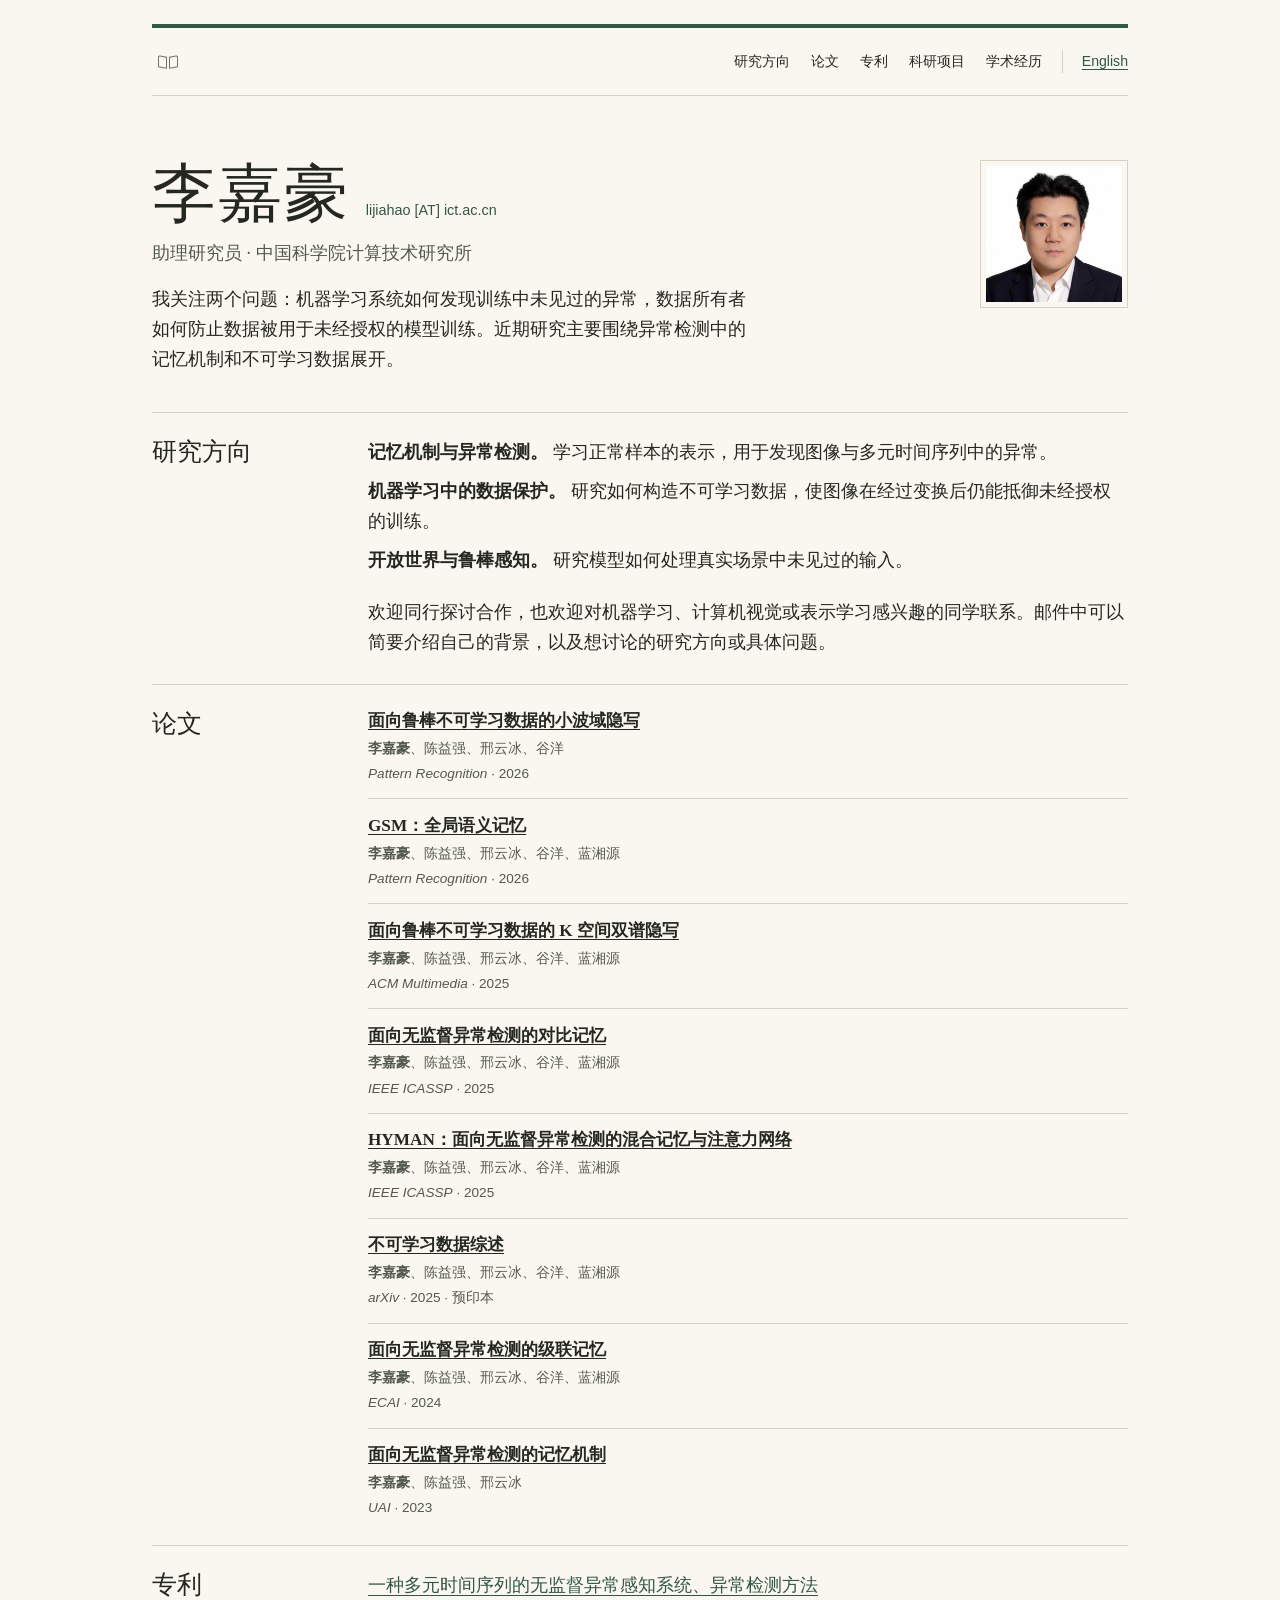
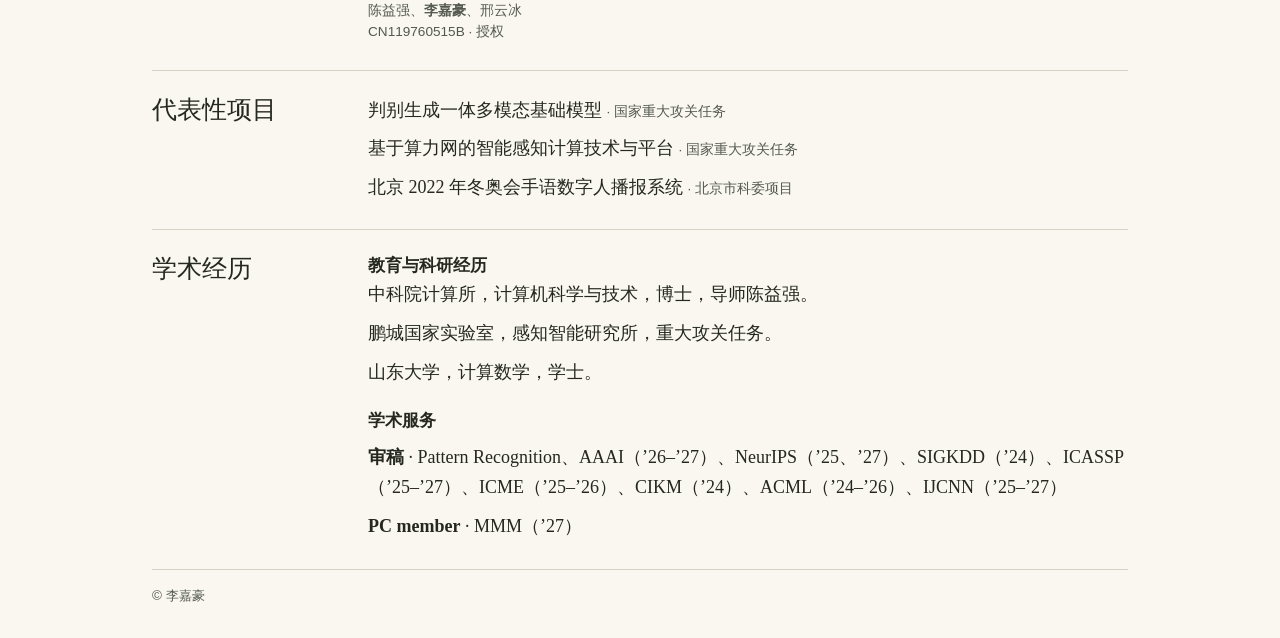
==== commit a0294ec3: "Simplify homepage details and soften navigation mark" ====
--- a/zh.html
+++ b/zh.html
@@ -8,7 +8,7 @@
   <link rel="canonical" href="https://lijiahao-alex.github.io/academic-homepage/zh.html">
   <link rel="alternate" hreflang="en" href="https://lijiahao-alex.github.io/academic-homepage/">
   <link rel="alternate" hreflang="zh-CN" href="https://lijiahao-alex.github.io/academic-homepage/zh.html">
-  <link rel="stylesheet" href="style.css">
+  <link rel="stylesheet" href="style.css?v=3">
 </head>
 <body>
   <a class="skip" href="#main">跳至正文</a>
@@ -30,7 +30,7 @@
           <h1 id="name">李嘉豪</h1>
           <p class="email" lang="en">lijiahao [AT] ict.ac.cn</p>
         </div>
-        <p class="appointment">助理研究员 · <a href="https://ict.cas.cn/">中国科学院计算技术研究所</a></p>
+        <p class="appointment">助理研究员 · 中国科学院计算技术研究所</p>
         <p class="intro">我关注两个问题：机器学习系统如何发现训练中未见过的异常，数据所有者如何防止数据被用于未经授权的模型训练。近期研究主要围绕异常检测中的记忆机制和不可学习数据展开。</p>
       </div>
       <img src="portrait.jpg" alt="李嘉豪的照片" width="1024" height="1024">
@@ -79,7 +79,6 @@
             <h3><a class="paper-title" href="https://arxiv.org/abs/2503.23536">不可学习数据综述</a></h3>
             <p class="meta"><strong>李嘉豪</strong>、陈益强、邢云冰、谷洋、蓝湘源</p>
             <p class="meta"><i lang="en">arXiv</i> · 2025 · 预印本</p>
-            <p class="paper-links"><a href="https://arxiv.org/pdf/2503.23536">PDF</a></p>
           </article></li>
           <li><article class="paper" id="cascade-memory">
             <h3><a class="paper-title" href="https://doi.org/10.3233/FAIA240822">面向无监督异常检测的级联记忆</a></h3>
@@ -90,7 +89,6 @@
             <h3><a class="paper-title" href="https://proceedings.mlr.press/v216/li23a.html">面向无监督异常检测的记忆机制</a></h3>
             <p class="meta"><strong>李嘉豪</strong>、陈益强、邢云冰</p>
             <p class="meta"><i lang="en">UAI</i> · 2023</p>
-            <p class="paper-links"><a href="https://proceedings.mlr.press/v216/li23a/li23a.pdf">PDF</a> <a href="https://www.auai.org/uai2023/posters/80.pdf">海报</a></p>
           </article></li>
         </ol>
       </div>
@@ -99,7 +97,7 @@
       <h2 id="patents-title">专利</h2>
       <div>
         <p><a href="https://patents.google.com/patent/CN119760515B/zh">一种多元时间序列的无监督异常感知系统、异常检测方法</a></p>
-        <p class="meta">发明人 · 陈益强、<strong>李嘉豪</strong>、邢云冰</p>
+        <p class="meta">陈益强、<strong>李嘉豪</strong>、邢云冰</p>
         <p class="meta">CN119760515B · 授权</p>
       </div>
     </section>
@@ -117,14 +115,14 @@
         <h3>教育与科研经历</h3>
         <ul class="clean-list short-list" role="list">
           <li>中科院计算所，计算机科学与技术，博士，导师陈益强。</li>
-          <li>鹏城国家实验室，重大攻关任务，2022–2025 年。</li>
+          <li>鹏城国家实验室，感知智能研究所，重大攻关任务。</li>
           <li>山东大学，计算数学，学士。</li>
         </ul>
         <div class="subsection">
           <h3>学术服务</h3>
           <ul class="clean-list short-list" role="list">
-            <li><strong>审稿</strong> · <i lang="en">Pattern Recognition</i>、AAAI（2026、2027）、NeurIPS（2025、2027）、SIGKDD（2024）、ICASSP（2025、2026、2027）、ICME（2025、2026）、CIKM（2024）、ACML（2024、2025、2026）、IJCNN（2025、2026、2027）</li>
-            <li><strong>程序委员会委员（PC member）</strong> · MMM（2027）</li>
+            <li><strong>审稿</strong> · Pattern Recognition、AAAI（’26–’27）、NeurIPS（’25、’27）、SIGKDD（’24）、ICASSP（’25–’27）、ICME（’25–’26）、CIKM（’24）、ACML（’24–’26）、IJCNN（’25–’27）</li>
+            <li><strong>PC member</strong> · MMM（’27）</li>
           </ul>
         </div>
       </div>
--- a/style.css
+++ b/style.css
@@ -53,8 +53,8 @@
   flex: none;
   width: 2rem;
   height: 2rem;
-  background: var(--accent);
-  color: var(--paper);
+  color: var(--muted);
+  opacity: .82;
 }
 .brand-mark { display: flex; gap: 2px; }
 .brand-mark::before,
@@ -111,12 +111,6 @@
   gap: .4rem 1rem;
 }
 .email { color: var(--accent); font: .9rem/1.55 var(--sans); }
-.paper-links {
-  display: flex;
-  flex-wrap: wrap;
-  gap: .15rem 1rem;
-  font: .86rem/1.65 var(--sans);
-}
 .block {
   display: grid;
   grid-template-columns: 11rem minmax(0, 1fr);
@@ -135,7 +129,6 @@
 .paper-title { color: var(--ink); }
 .meta { color: var(--muted); font: .85rem/1.55 var(--sans); }
 .paper .meta { margin-block-start: .25rem; }
-.paper-links { margin-block-start: .35rem; }
 .subsection { margin-block-start: 1.35rem; }
 .subsection h3 { margin-block-end: .55rem; }
 footer {
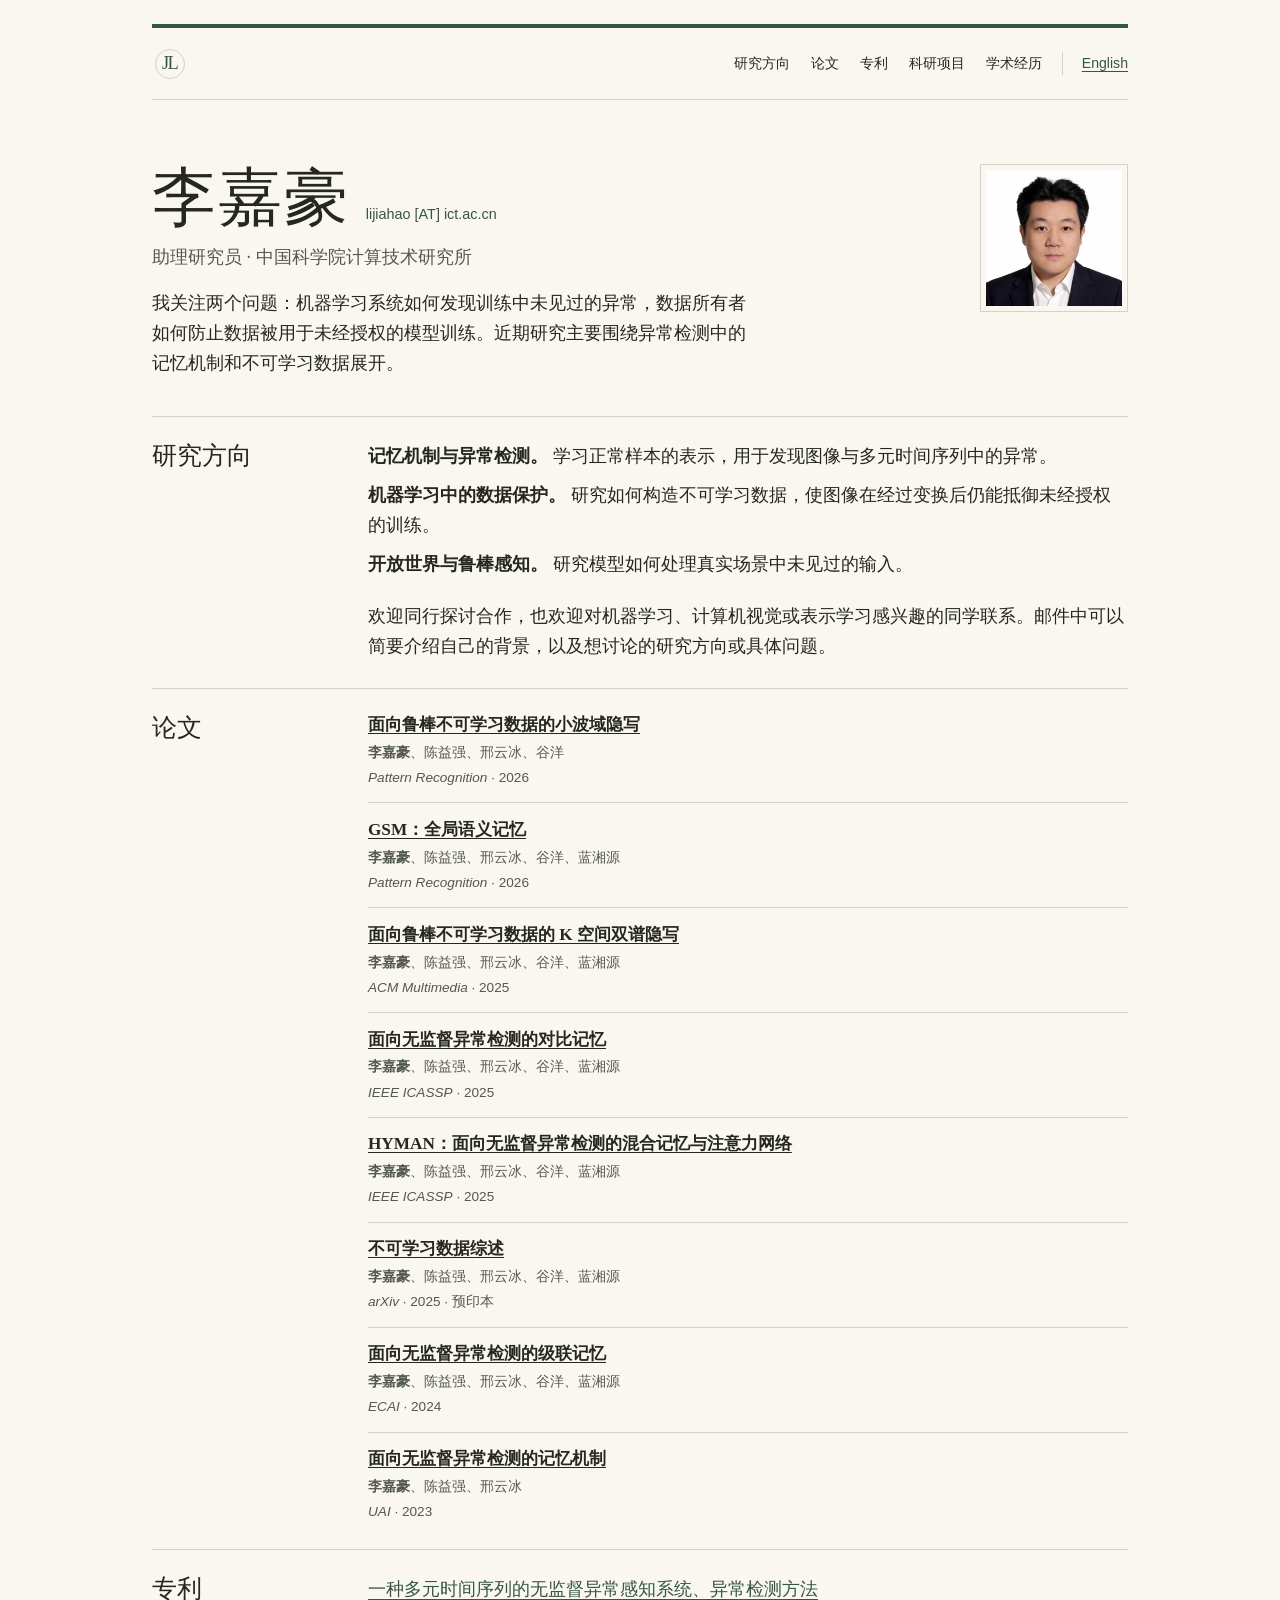
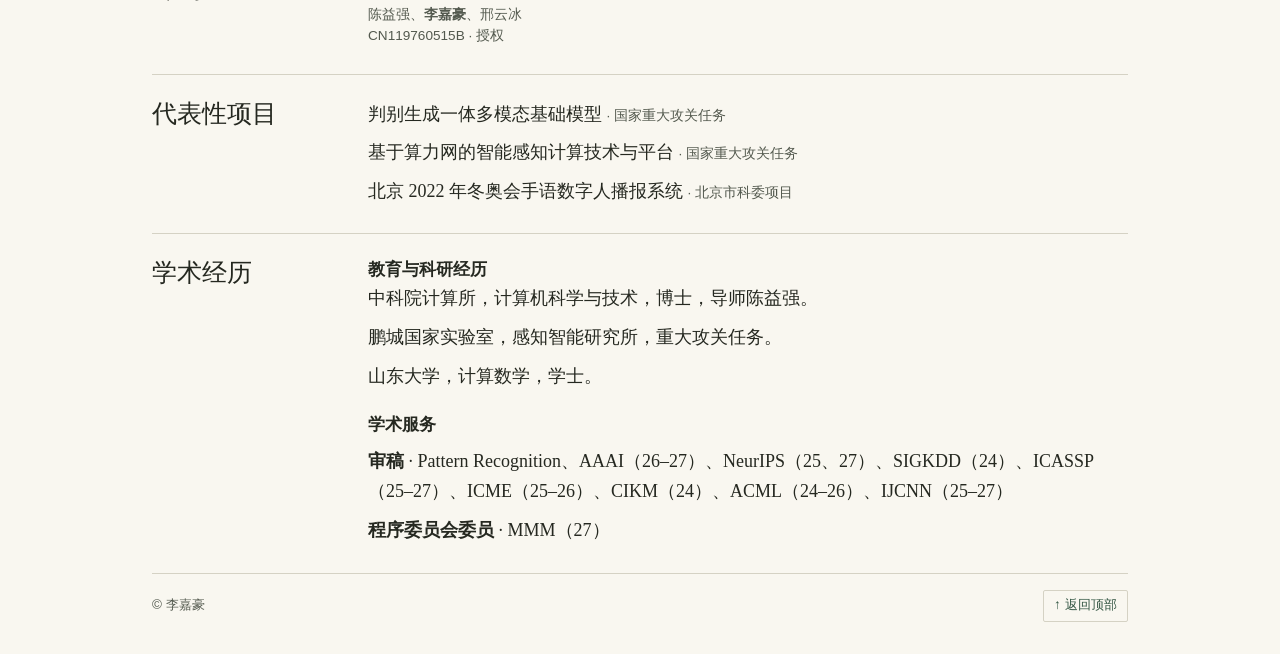
==== commit 25bb06c1: "Polish bilingual navigation and Chinese service labels" ====
--- a/zh.html
+++ b/zh.html
@@ -8,12 +8,12 @@
   <link rel="canonical" href="https://lijiahao-alex.github.io/academic-homepage/zh.html">
   <link rel="alternate" hreflang="en" href="https://lijiahao-alex.github.io/academic-homepage/">
   <link rel="alternate" hreflang="zh-CN" href="https://lijiahao-alex.github.io/academic-homepage/zh.html">
-  <link rel="stylesheet" href="style.css?v=3">
+  <link rel="stylesheet" href="style.css?v=4">
 </head>
 <body>
   <a class="skip" href="#main">跳至正文</a>
-  <header class="frame masthead">
-    <a class="brand" href="#main" aria-label="学术主页"><span class="brand-mark" aria-hidden="true"></span></a>
+  <header class="frame masthead" id="top" tabindex="-1">
+    <a class="brand" href="#main" aria-label="学术主页"><span class="brand-mark" aria-hidden="true">JL</span></a>
     <nav aria-label="主导航">
       <a href="#research">研究方向</a>
       <a href="#publications">论文</a>
@@ -121,13 +121,16 @@
         <div class="subsection">
           <h3>学术服务</h3>
           <ul class="clean-list short-list" role="list">
-            <li><strong>审稿</strong> · Pattern Recognition、AAAI（’26–’27）、NeurIPS（’25、’27）、SIGKDD（’24）、ICASSP（’25–’27）、ICME（’25–’26）、CIKM（’24）、ACML（’24–’26）、IJCNN（’25–’27）</li>
-            <li><strong>PC member</strong> · MMM（’27）</li>
+            <li><strong>审稿</strong> · Pattern Recognition、AAAI（26–27）、NeurIPS（25、27）、SIGKDD（24）、ICASSP（25–27）、ICME（25–26）、CIKM（24）、ACML（24–26）、IJCNN（25–27）</li>
+            <li><strong>程序委员会委员</strong> · MMM（27）</li>
           </ul>
         </div>
       </div>
     </section>
   </main>
-  <footer class="frame">© 李嘉豪</footer>
+  <footer class="frame">
+    <span>© 李嘉豪</span>
+    <a class="back-to-top" href="#top"><span aria-hidden="true">↑</span> 返回顶部</a>
+  </footer>
 </body>
 </html>
--- a/style.css
+++ b/style.css
@@ -51,21 +51,22 @@
   display: grid;
   place-items: center;
   flex: none;
-  width: 2rem;
-  height: 2rem;
-  color: var(--muted);
-  opacity: .82;
+  width: 2.25rem;
+  height: 2.25rem;
+  color: var(--accent);
+  text-decoration: none;
 }
-.brand-mark { display: flex; gap: 2px; }
-.brand-mark::before,
-.brand-mark::after {
-  content: "";
-  width: .46rem;
-  height: .6rem;
-  border: 1px solid currentColor;
+.brand-mark {
+  display: grid;
+  place-items: center;
+  width: 1.88rem;
+  height: 1.88rem;
+  border: 1px solid var(--line);
+  border-radius: 50%;
+  padding-inline-end: .06em;
+  font: 500 1.15rem/1 Georgia, "Times New Roman", serif;
+  letter-spacing: -.1em;
 }
-.brand-mark::before { border-radius: 2px 0 0 0; transform: skewY(10deg); }
-.brand-mark::after { border-radius: 0 2px 0 0; transform: skewY(-10deg); }
 nav {
   display: flex;
   flex-wrap: wrap;
@@ -132,10 +133,26 @@
 .subsection { margin-block-start: 1.35rem; }
 .subsection h3 { margin-block-end: .55rem; }
 footer {
+  display: flex;
+  flex-wrap: wrap;
+  justify-content: space-between;
+  align-items: center;
+  gap: .65rem 1rem;
   padding-block: 1rem 2rem;
   border-block-start: 1px solid var(--line);
   color: var(--muted);
   font: .84rem/1.55 var(--sans);
+}
+
+.back-to-top {
+  display: inline-flex;
+  align-items: center;
+  gap: .35em;
+  min-height: 2rem;
+  padding-inline: .6rem;
+  border: 1px solid var(--line);
+  border-radius: 2px;
+  text-decoration: none;
 }
 
 @media (max-width: 48rem) {
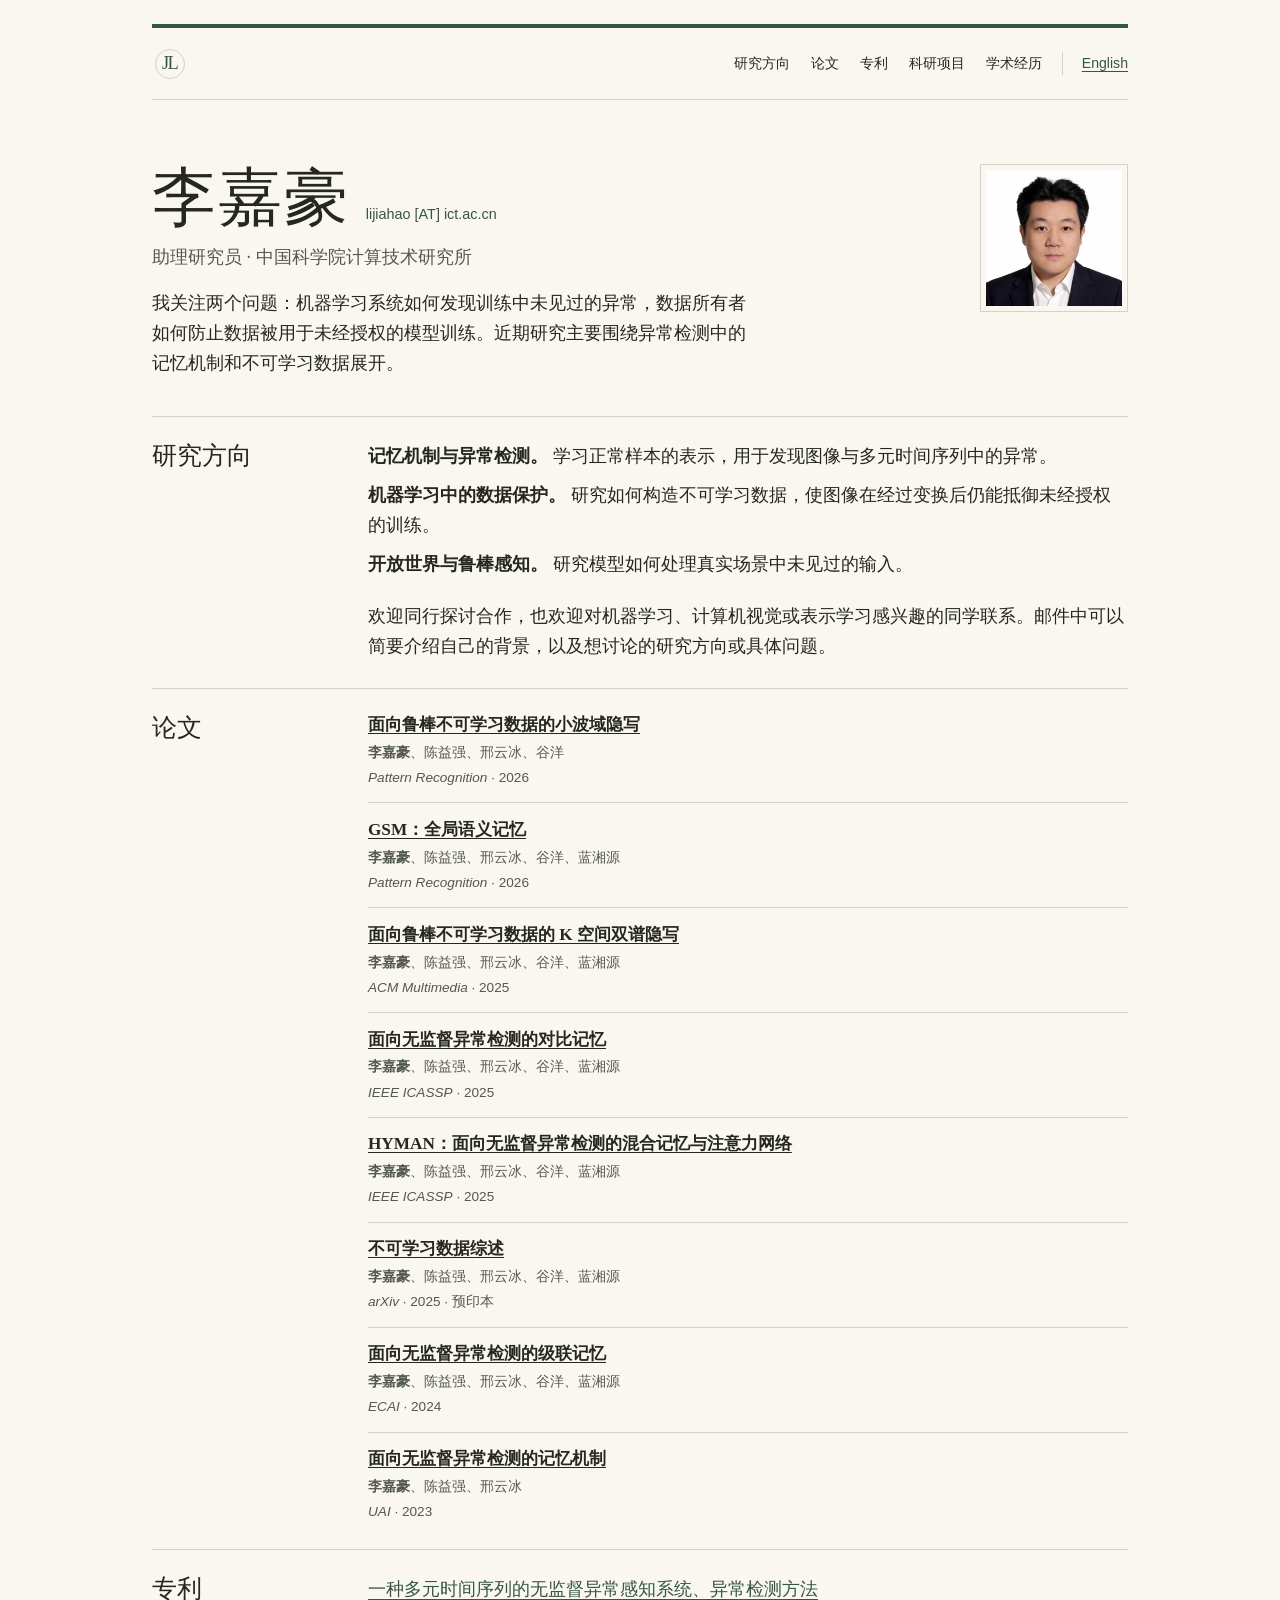
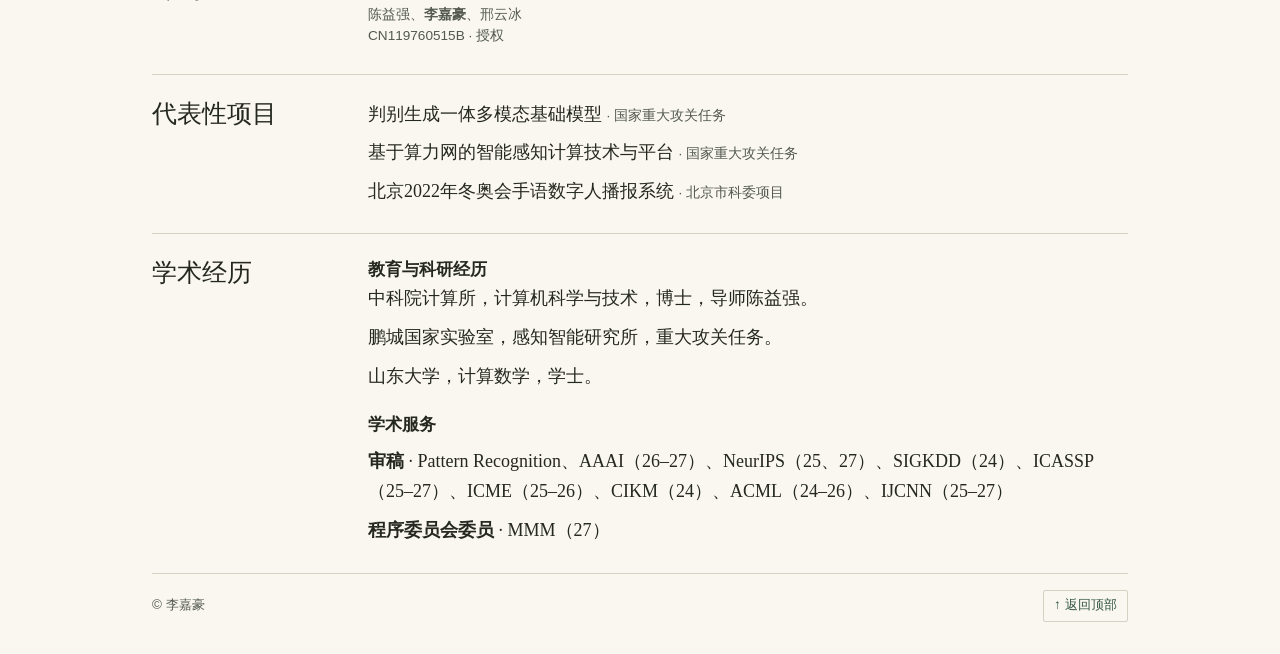
==== commit 1e7da20a: "Update zh.html" ====
--- a/zh.html
+++ b/zh.html
@@ -4,7 +4,7 @@
   <meta charset="utf-8">
   <meta name="viewport" content="width=device-width, initial-scale=1">
   <meta name="description" content="李嘉豪，中国科学院计算技术研究所助理研究员。研究方向包括可信人工智能、异常检测与不可学习数据。">
-  <title>李嘉豪｜学术主页</title>
+  <title>李嘉豪</title>
   <link rel="canonical" href="https://lijiahao-alex.github.io/academic-homepage/zh.html">
   <link rel="alternate" hreflang="en" href="https://lijiahao-alex.github.io/academic-homepage/">
   <link rel="alternate" hreflang="zh-CN" href="https://lijiahao-alex.github.io/academic-homepage/zh.html">
@@ -106,7 +106,7 @@
       <ul class="clean-list short-list" role="list">
         <li>判别生成一体多模态基础模型 <span class="meta">· 国家重大攻关任务</span></li>
         <li>基于算力网的智能感知计算技术与平台 <span class="meta">· 国家重大攻关任务</span></li>
-        <li>北京 2022 年冬奥会手语数字人播报系统 <span class="meta">· 北京市科委项目</span></li>
+        <li>北京2022年冬奥会手语数字人播报系统 <span class="meta">· 北京市科委项目</span></li>
       </ul>
     </section>
     <section class="block" id="academic" aria-labelledby="academic-title">
